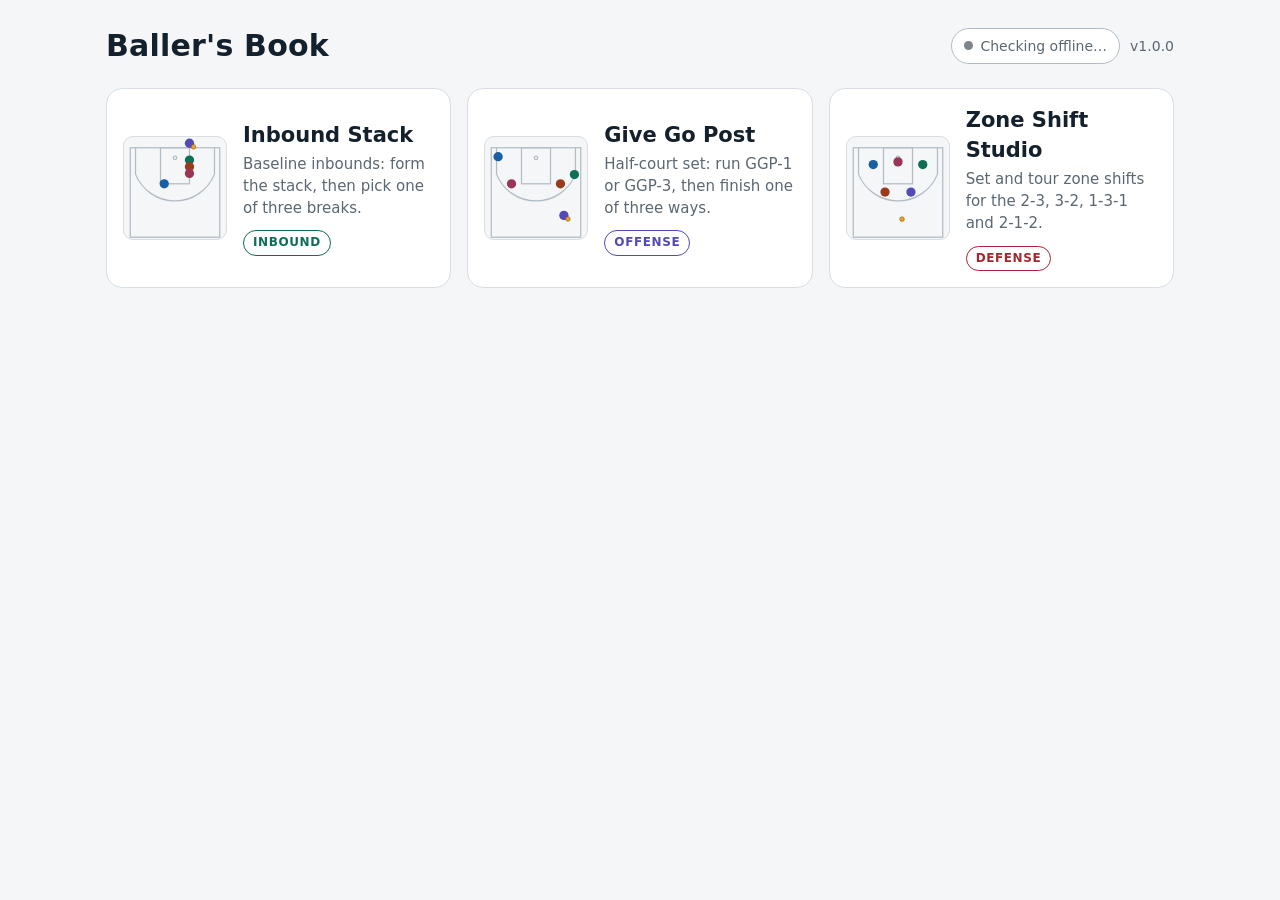
==== index.html @ a728dac8 "Add home screen, plays.json and shared shell (top bar, sound, wake lock, fullscreen, lock) Play page" ====
<!DOCTYPE html>
<html lang="en">
<head>
<meta charset="utf-8">
<meta name="viewport" content="width=device-width, initial-scale=1, viewport-fit=cover">
<meta name="color-scheme" content="light dark">
<title>Baller's Book</title>
<link rel="stylesheet" href="shared/shell.css">
<style>
:root{--page:#F4F6F8;--surface-1:#FFFFFF;--text-primary:#14202B;--text-secondary:#5B6772;--border:#D8DEE4;--border-strong:#B3BCC5;--bg-accent:#E6F1FB;--border-accent:#185FA5;--text-accent:#0C447C;
  --tag-inbound:#0F6E56;--tag-offense:#534AB7;--tag-defense:#A3282F;
  box-sizing:border-box;padding-top:env(safe-area-inset-top,0px);padding-bottom:env(safe-area-inset-bottom,0px);}
@media (prefers-color-scheme: dark){:root:not([data-theme="light"]){--page:#0F1419;--surface-1:#1A222B;--text-primary:#E8EDF2;--text-secondary:#9AA7B3;--border:#2A343E;--border-strong:#46535F;--bg-accent:#12304D;--border-accent:#5C9BDB;--text-accent:#B5D4F4;
  --tag-inbound:#4FC9A4;--tag-offense:#A49CF0;--tag-defense:#F08A8F;}}
:root[data-theme="dark"]{--page:#0F1419;--surface-1:#1A222B;--text-primary:#E8EDF2;--text-secondary:#9AA7B3;--border:#2A343E;--border-strong:#46535F;--bg-accent:#12304D;--border-accent:#5C9BDB;--text-accent:#B5D4F4;
  --tag-inbound:#4FC9A4;--tag-offense:#A49CF0;--tag-defense:#F08A8F;}
*,*::before,*::after{box-sizing:border-box}
body{margin:0;background:var(--page);color:var(--text-primary);font-family:system-ui,-apple-system,"Segoe UI",Roboto,"Helvetica Neue",Arial,sans-serif;line-height:1.45;-webkit-text-size-adjust:100%}
.wrap{max-width:1100px;margin:0 auto;padding:20px max(16px,env(safe-area-inset-right,0px)) 40px max(16px,env(safe-area-inset-left,0px))}
header.top{display:flex;flex-wrap:wrap;align-items:center;gap:10px 16px;margin:4px 0 20px}
h1{font-size:30px;font-weight:700;margin:0;letter-spacing:.2px;flex:1;min-width:200px}
.meta{display:flex;align-items:center;gap:10px;flex-wrap:wrap}
.ver{font-size:14px;color:var(--text-secondary);font-variant-numeric:tabular-nums}
.pill{font-size:14px;font-weight:500;padding:6px 12px;border-radius:999px;border:1px solid var(--border-strong);background:var(--surface-1);color:var(--text-secondary);display:inline-flex;align-items:center;gap:7px;min-height:36px}
.pill::before{content:"";width:9px;height:9px;border-radius:50%;background:currentColor;opacity:.8}
.pill.ok{color:var(--tag-inbound);border-color:currentColor}
.pill.warn{color:var(--tag-defense);border-color:currentColor}
.bb-btn.update{border-color:var(--border-accent);background:var(--bg-accent);color:var(--text-accent)}
.grid{display:grid;grid-template-columns:repeat(auto-fill,minmax(330px,1fr));gap:16px}
.card{display:flex;gap:16px;align-items:center;padding:16px;min-height:132px;background:var(--surface-1);border:1px solid var(--border);border-radius:16px;color:inherit;text-decoration:none;position:relative}
.card:active{transform:scale(.99)}
.card:focus-visible{outline:3px solid var(--border-accent);outline-offset:2px}
.thumb{width:104px;height:104px;flex-shrink:0;border-radius:10px;background:var(--page);border:1px solid var(--border)}
.thumb .ln{fill:none;stroke:var(--border-strong);stroke-width:1.4}
.info{min-width:0}
.name{font-size:21px;font-weight:600;margin:0 0 4px}
.desc{font-size:15px;color:var(--text-secondary);margin:0 0 10px}
.tag{display:inline-block;font-size:12px;font-weight:600;letter-spacing:.6px;text-transform:uppercase;padding:3px 9px;border-radius:999px;border:1px solid currentColor}
.tag.Inbound{color:var(--tag-inbound)}.tag.Offense{color:var(--tag-offense)}.tag.Defense{color:var(--tag-defense)}
.last{position:absolute;top:10px;right:12px;font-size:12px;color:var(--text-secondary)}
.empty{color:var(--text-secondary)}
</style>
</head>
<body>
<div class="wrap">
  <header class="top">
    <h1>Baller's Book</h1>
    <div class="meta">
      <span class="pill" id="status" role="status">Checking offline…</span>
      <button type="button" class="bb-btn update" id="update" hidden>Update</button>
      <span class="ver" id="ver"></span>
    </div>
  </header>
  <main class="grid" id="plays" aria-label="Plays"></main>
</div>
<script src="shared/version.js"></script>
<script>
(function(){
const NS='http://www.w3.org/2000/svg';
const COLORS=['#534AB7','#0F6E56','#993C1D','#993556','#185FA5'];
const last=(()=>{try{return JSON.parse(localStorage.getItem('ballersBook.lastPlay'));}catch(e){return null;}})();
document.getElementById('ver').textContent='v'+self.BB_VERSION;

// mini half court in a 0-100 box (baseline at y=0); dots are mapped from each play's own frame
function thumb(t){
  const s=document.createElementNS(NS,'svg');
  s.setAttribute('viewBox','-6 -12 112 114');s.setAttribute('class','thumb');s.setAttribute('aria-hidden','true');
  s.innerHTML='<rect class="ln" x="0" y="0" width="100" height="100"/><rect class="ln" x="33.8" y="0" width="32.4" height="40.3"/>'+
    '<path class="ln" d="M5.9 0 L5.9 29.5 A47.4 47.4 0 0 0 94.1 29.5 L94.1 0"/><circle class="ln" cx="50" cy="11.3" r="2"/>';
  if(!t) return s;
  const [x0,y0,x1,y1]=t.frame,mx=x=>(x-x0)/(x1-x0)*100,my=y=>(y-y0)/(y1-y0)*100;
  (t.dots||[]).forEach((d,i)=>{const c=document.createElementNS(NS,'circle');c.setAttribute('cx',mx(d[0]));c.setAttribute('cy',my(d[1]));c.setAttribute('r',5.2);c.setAttribute('fill',COLORS[i%5]);s.appendChild(c);});
  if(t.ball){const b=document.createElementNS(NS,'circle');b.setAttribute('cx',mx(t.ball[0])+4.5);b.setAttribute('cy',my(t.ball[1])+4);b.setAttribute('r',2.6);b.setAttribute('fill','#EF9F27');b.setAttribute('stroke','#854F0B');b.setAttribute('stroke-width','.6');s.appendChild(b);}
  return s;
}
function render(list){
  const g=document.getElementById('plays');g.innerHTML='';
  if(!list.length){g.innerHTML='<p class="empty">No plays yet.</p>';return;}
  for(const p of list){
    const a=document.createElement('a');a.className='card';a.href=p.file;
    a.appendChild(thumb(p.thumb));
    const info=document.createElement('div');info.className='info';
    const n=document.createElement('p');n.className='name';n.textContent=p.title;
    const d=document.createElement('p');d.className='desc';d.textContent=p.description;
    const t=document.createElement('span');t.className='tag '+p.category;t.textContent=p.category;
    info.append(n,d,t);a.appendChild(info);
    if(p.id===last){const l=document.createElement('span');l.className='last';l.textContent='Last opened';a.appendChild(l);}
    g.appendChild(a);
  }
}
fetch('plays.json').then(r=>r.json()).then(render).catch(()=>{document.getElementById('plays').innerHTML='<p class="empty">Couldn’t load the play list.</p>';});
})();
</script>
</body>
</html>
---- shared/shell.css ----
/* Baller's Book shell: top bar + app-wide touch rules, shared by the home screen and every play.
   Plays define their own color tokens; the --bb-* tokens map onto whichever set a page uses
   (offense plays: --page/--surface-1/--text-primary..., Zone Shift Studio: --bg/--panel/--text...). */
:root{
  --bb-bar-bg:var(--surface-1,var(--panel,#fff));
  --bb-text:var(--text-primary,var(--text,#14202B));
  --bb-muted:var(--text-secondary,var(--muted,#5B6772));
  --bb-line:var(--border,#D8DEE4);
  --bb-btn-border:var(--border-strong,var(--border,#B3BCC5));
  --bb-btn-bg:var(--surface-1,var(--btn,#fff));
  --bb-on-bg:var(--bg-accent,var(--btn,#E6F1FB));
  --bb-on-border:var(--border-accent,var(--blue,#185FA5));
  --bb-on-text:var(--text-accent,var(--text,#0C447C));
  --bb-tap:44px;
}
@media (min-width:700px){:root{--bb-tap:52px}}

/* stop double-tap zoom on controls without disabling pinch zoom */
button,a,select,input,label,summary{touch-action:manipulation}
html{-webkit-tap-highlight-color:transparent}

.bb-bar{
  position:sticky;top:0;z-index:50;
  display:flex;align-items:center;gap:8px;
  margin-top:calc(-1 * env(safe-area-inset-top,0px));
  padding:calc(6px + env(safe-area-inset-top,0px)) max(12px,env(safe-area-inset-right,0px)) 6px max(12px,env(safe-area-inset-left,0px));
  background:var(--bb-bar-bg);color:var(--bb-text);
  border-bottom:1px solid var(--bb-line);
  font-family:system-ui,-apple-system,"Segoe UI",Roboto,"Helvetica Neue",Arial,sans-serif;
  line-height:1.2;
}
.bb-title{flex:1;min-width:0;font-size:17px;font-weight:600;white-space:nowrap;overflow:hidden;text-overflow:ellipsis;text-align:center}
.bb-actions{display:flex;gap:6px;flex-shrink:0}
.bb-btn{
  font:inherit;font-size:15px;font-weight:500;
  display:inline-flex;align-items:center;justify-content:center;gap:6px;
  min-height:var(--bb-tap);min-width:var(--bb-tap);padding:0 12px;
  background:var(--bb-btn-bg);color:var(--bb-text);
  border:1px solid var(--bb-btn-border);border-radius:10px;
  text-decoration:none;cursor:pointer;
}
.bb-btn svg{width:20px;height:20px;flex-shrink:0}
.bb-btn[aria-pressed="true"]{background:var(--bb-on-bg);border-color:var(--bb-on-border);color:var(--bb-on-text)}
.bb-btn:focus-visible{outline:2px solid var(--bb-on-border);outline-offset:2px}
.bb-btn[hidden]{display:none}
.bb-back{flex-shrink:0}
/* icon-only on narrow screens */
@media (max-width:560px){.bb-btn .bb-lbl{display:none}.bb-btn{padding:0 10px}}
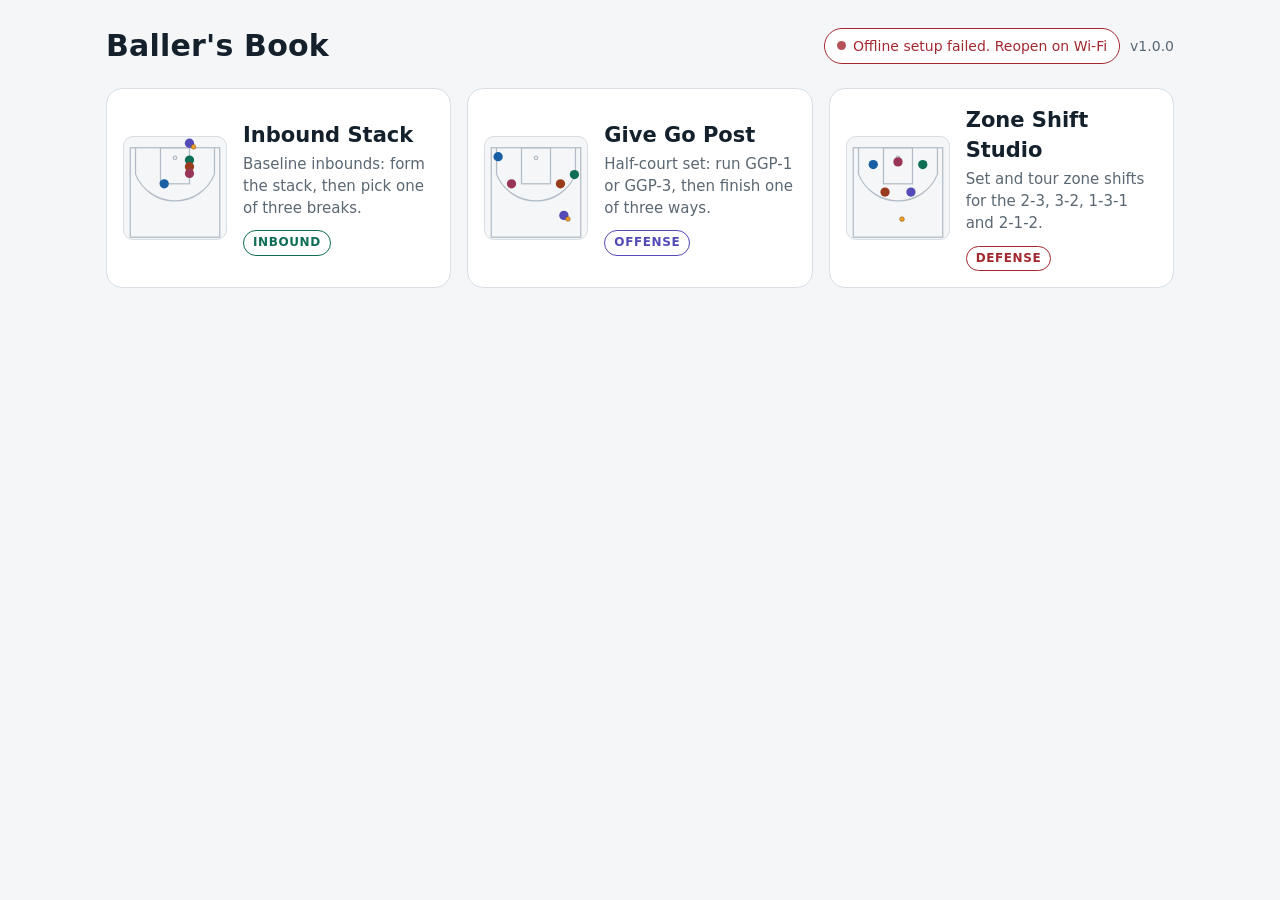
==== commit 3289c39a: "Add service worker: atomic precache from plays.json, cache-first, update button - Precache list = ap" ====
--- a/index.html
+++ b/index.html
@@ -5,6 +5,15 @@
 <meta name="viewport" content="width=device-width, initial-scale=1, viewport-fit=cover">
 <meta name="color-scheme" content="light dark">
 <title>Baller's Book</title>
+<link rel="manifest" href="manifest.webmanifest">
+<meta name="apple-mobile-web-app-capable" content="yes">
+<meta name="mobile-web-app-capable" content="yes">
+<meta name="apple-mobile-web-app-status-bar-style" content="black-translucent">
+<meta name="apple-mobile-web-app-title" content="Baller's Book">
+<meta name="theme-color" content="#F4F6F8" media="(prefers-color-scheme: light)">
+<meta name="theme-color" content="#0F1419" media="(prefers-color-scheme: dark)">
+<link rel="apple-touch-icon" href="icons/apple-touch-icon.png">
+<link rel="icon" type="image/png" href="icons/favicon-32.png">
 <link rel="stylesheet" href="shared/shell.css">
 <style>
 :root{--page:#F4F6F8;--surface-1:#FFFFFF;--text-primary:#14202B;--text-secondary:#5B6772;--border:#D8DEE4;--border-strong:#B3BCC5;--bg-accent:#E6F1FB;--border-accent:#185FA5;--text-accent:#0C447C;
@@ -89,6 +98,35 @@
   }
 }
 fetch('plays.json').then(r=>r.json()).then(render).catch(()=>{document.getElementById('plays').innerHTML='<p class="empty">Couldn’t load the play list.</p>';});
+
+// ---------- offline status + updates ----------
+const pill=document.getElementById('status'),upd=document.getElementById('update');
+function status(text,kind){pill.textContent=text;pill.className='pill'+(kind?' '+kind:'');}
+if(!('serviceWorker' in navigator)||!window.isSecureContext){
+  status('Offline not available here','warn');
+}else{
+  let reloading=false;
+  navigator.serviceWorker.addEventListener('controllerchange',()=>{if(!reloading){reloading=true;location.reload();}});
+  const offerUpdate=w=>{status('Update ready','ok');upd.hidden=false;upd.onclick=()=>{upd.disabled=true;upd.textContent='Updating…';w.postMessage('skipWaiting');};};
+  const track=w=>{
+    if(!w) return;
+    const onState=()=>{
+      if(w.state==='installed'){ if(navigator.serviceWorker.controller) offerUpdate(w); }
+      else if(w.state==='activated'){ status('Offline ready','ok'); }
+      else if(w.state==='redundant'){ navigator.serviceWorker.controller?status('Offline ready','ok'):status('Offline setup failed. Reopen on Wi‑Fi','warn'); }
+    };
+    w.addEventListener('statechange',onState);onState();
+  };
+  navigator.serviceWorker.register('sw.js').then(reg=>{
+    if(reg.waiting&&navigator.serviceWorker.controller) offerUpdate(reg.waiting);
+    else if(reg.active) status('Offline ready','ok');
+    else { status('Installing…'); track(reg.installing); }
+    reg.addEventListener('updatefound',()=>{ if(reg.active) status('Downloading update…'); track(reg.installing); });
+    if(navigator.onLine) reg.update().catch(()=>{});
+  }).catch(()=>status('Offline setup failed. Reopen on Wi‑Fi','warn'));
+  // ask the browser not to evict saved data (zone layouts) under storage pressure
+  if(navigator.storage&&navigator.storage.persist) navigator.storage.persist().catch(()=>{});
+}
 })();
 </script>
 </body>
--- a/shared/shell.css
+++ b/shared/shell.css
@@ -46,3 +46,50 @@
 .bb-back{flex-shrink:0}
 /* icon-only on narrow screens */
 @media (max-width:560px){.bb-btn .bb-lbl{display:none}.bb-btn{padding:0 10px}}
+
+/* ---------- iPad layout pass ----------
+   shell.js sets --bb-bar-h (measured top bar height) and --bb-ar (court viewBox width/height).
+   Selectors key off page structure, not play names, so new plays built the same way get it free.
+   Offense-style plays: .wrap > .court > svg.  Zone Shift Studio: .wrap > .card > svg#court. */
+:root{--bb-court-max-h:calc(100dvh - var(--bb-bar-h,65px) - env(safe-area-inset-bottom,0px))}
+
+@media (min-width:700px){
+  .wrap:has(> .court){max-width:760px}
+  .wrap:has(> .court) #cap{font-size:19px;line-height:1.45;min-height:84px}
+  .wrap:has(> .court) .btn{min-height:56px;font-size:16px;padding:12px 18px}
+  .wrap:has(> .court) .hd{font-size:15px;margin:10px 0 8px}
+  .wrap:has(> .court) .note{font-size:14px}
+  .wrap:has(> .card #court){max-width:900px}
+  .card:has(#court) button,.card:has(#court) select{min-height:48px;font-size:15px;padding:8px 14px}
+  .card:has(#court) .chip{min-height:44px;font-size:14px;padding:6px 12px}
+  .card:has(#court) .bar label{font-size:14px}
+  .card:has(#court) input[type=range]{width:160px;height:32px}
+  .card:has(#court) input[type=checkbox]{width:22px;height:22px}
+  .card:has(#court) .status{font-size:16px;min-height:24px}
+  .card:has(#court) .legend{font-size:13px}
+}
+
+/* landscape tablet: court left (as tall as the screen allows), controls + caption right */
+@media (orientation:landscape) and (min-width:900px) and (min-height:600px){
+  .wrap:has(> .court){
+    max-width:none;display:grid;grid-template-columns:auto minmax(340px,1fr);column-gap:24px;align-items:start;
+    padding:16px max(20px,env(safe-area-inset-right,0px)) 24px max(20px,env(safe-area-inset-left,0px));
+  }
+  .wrap:has(> .court) > *{grid-column:2}
+  .wrap:has(> .court) > .court{
+    grid-column:1;grid-row:1 / span 40;position:sticky;top:calc(var(--bb-bar-h,65px) + 16px);
+    width:min(calc((var(--bb-court-max-h) - 32px - 14px) * var(--bb-ar,0.91) + 14px), calc(100vw - 340px - 64px));
+  }
+  .wrap:has(> .court) > h1{margin-top:0}
+
+  .wrap:has(> .card #court){max-width:none;padding:12px max(16px,env(safe-area-inset-right,0px)) 20px max(16px,env(safe-area-inset-left,0px))}
+  .wrap:has(> .card #court) > h1,.wrap:has(> .card #court) > .sub{display:inline}
+  .wrap:has(> .card #court) > .sub{margin-left:12px}
+  .card:has(#court){display:grid;grid-template-columns:auto minmax(320px,1fr);column-gap:20px;align-items:start;margin-top:10px}
+  .card:has(#court) > *{grid-column:2;min-width:0}
+  .card:has(#court) > #court{
+    grid-column:1;grid-row:1 / span 20;position:sticky;top:calc(var(--bb-bar-h,65px) + 12px);
+    width:min(calc((var(--bb-court-max-h) - 12px - 48px - 24px - 20px) * var(--bb-ar,1.03)), calc(100vw - 320px - 72px));
+  }
+  .card:has(#court) > .bar:first-child{margin-bottom:6px}
+}
